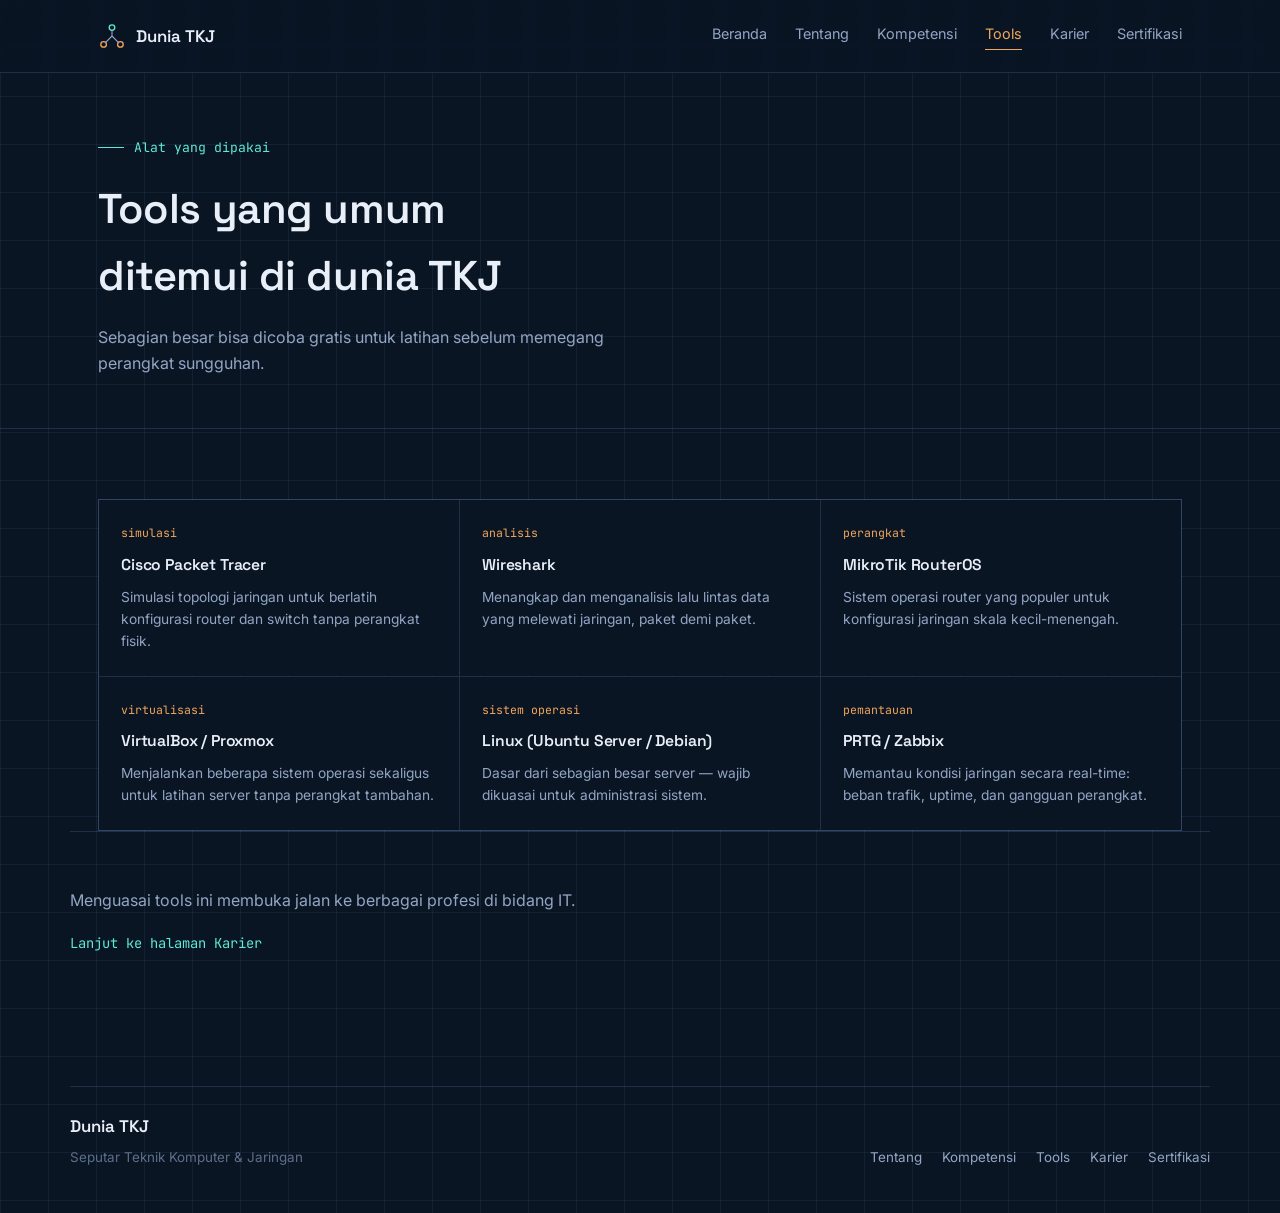
==== tools.html @ fab96d3c "Add files via upload" ====
<!DOCTYPE html>
<html lang="id">
<head>
<meta charset="UTF-8">
<meta name="viewport" content="width=device-width, initial-scale=1.0">
<title>Dunia TKJ &mdash; Tools</title>
<link rel="preconnect" href="https://fonts.googleapis.com">
<link href="https://fonts.googleapis.com/css2?family=Space+Grotesk:wght@400;500;600;700&family=Inter:wght@400;500;600&family=JetBrains+Mono:wght@400;500&display=swap" rel="stylesheet">
<link rel="stylesheet" href="style.css">
</head>
<body>

<header>
  <nav class="wrap">
    <div class="brand">
      <svg class="brand-mark" viewBox="0 0 30 30" fill="none">
        <circle cx="15" cy="6" r="3" stroke="#5EEAD4" stroke-width="1.4"/>
        <circle cx="6" cy="24" r="3" stroke="#F2A65A" stroke-width="1.4"/>
        <circle cx="24" cy="24" r="3" stroke="#F2A65A" stroke-width="1.4"/>
        <path d="M15 9V15M15 15L8 22M15 15L22 22" stroke="#93A5C4" stroke-width="1.2"/>
      </svg>
      Dunia TKJ
    </div>
    <div class="nav-links">
      <a href="index.html">Beranda</a>
      <a href="tentang.html">Tentang</a>
      <a href="kompetensi.html">Kompetensi</a>
      <a href="tools.html" class="active">Tools</a>
      <a href="karier.html">Karier</a>
      <a href="sertifikasi.html">Sertifikasi</a>
    </div>
  </nav>
</header>

<section class="page-head">
  <div class="wrap">
    <span class="kicker">Alat yang dipakai</span>
    <h1>Tools yang umum ditemui di dunia TKJ</h1>
    <p>Sebagian besar bisa dicoba gratis untuk latihan sebelum memegang perangkat sungguhan.</p>
  </div>
</section>

<main>
  <div class="wrap">
    <div class="tool-grid">
      <div class="tool-item">
        <span class="cat">simulasi</span>
        <h3>Cisco Packet Tracer</h3>
        <p>Simulasi topologi jaringan untuk berlatih konfigurasi router dan switch tanpa perangkat fisik.</p>
      </div>
      <div class="tool-item">
        <span class="cat">analisis</span>
        <h3>Wireshark</h3>
        <p>Menangkap dan menganalisis lalu lintas data yang melewati jaringan, paket demi paket.</p>
      </div>
      <div class="tool-item">
        <span class="cat">perangkat</span>
        <h3>MikroTik RouterOS</h3>
        <p>Sistem operasi router yang populer untuk konfigurasi jaringan skala kecil-menengah.</p>
      </div>
      <div class="tool-item">
        <span class="cat">virtualisasi</span>
        <h3>VirtualBox / Proxmox</h3>
        <p>Menjalankan beberapa sistem operasi sekaligus untuk latihan server tanpa perangkat tambahan.</p>
      </div>
      <div class="tool-item">
        <span class="cat">sistem operasi</span>
        <h3>Linux (Ubuntu Server / Debian)</h3>
        <p>Dasar dari sebagian besar server &mdash; wajib dikuasai untuk administrasi sistem.</p>
      </div>
      <div class="tool-item">
        <span class="cat">pemantauan</span>
        <h3>PRTG / Zabbix</h3>
        <p>Memantau kondisi jaringan secara real-time: beban trafik, uptime, dan gangguan perangkat.</p>
      </div>
    </div>
  </div>

  <div class="wrap closing">
    <p>Menguasai tools ini membuka jalan ke berbagai profesi di bidang IT.</p>
    <a href="karier.html" class="next">Lanjut ke halaman Karier</a>
  </div>
</main>

<footer>
  <div class="footer-grid">
    <div>
      <div class="brand">Dunia TKJ</div>
      <p>Seputar Teknik Komputer &amp; Jaringan</p>
    </div>
    <div class="footer-links">
      <a href="tentang.html">Tentang</a>
      <a href="kompetensi.html">Kompetensi</a>
      <a href="tools.html">Tools</a>
      <a href="karier.html">Karier</a>
      <a href="sertifikasi.html">Sertifikasi</a>
    </div>
  </div>
</footer>

</body>
</html>
---- style.css ----
:root{
  --bg: #0A1524;
  --bg-panel: #0F1E33;
  --bg-panel-2: #0C1A2C;
  --grid-line: rgba(146,182,255,0.07);
  --grid-line-strong: rgba(146,182,255,0.16);
  --ink: #E9EFF8;
  --ink-dim: #93A5C4;
  --ink-faint: #5C6E8A;
  --amber: #F2A65A;
  --cyan: #5EEAD4;
}
*{box-sizing:border-box; margin:0; padding:0;}
html{scroll-behavior:smooth;}
body{
  background:var(--bg);
  color:var(--ink);
  font-family:'Inter',sans-serif;
  line-height:1.6;
  background-image:
    linear-gradient(var(--grid-line) 1px, transparent 1px),
    linear-gradient(90deg, var(--grid-line) 1px, transparent 1px);
  background-size: 48px 48px;
}
h1,h2,h3{ font-family:'Space Grotesk', sans-serif; font-weight:600; letter-spacing:-0.01em; color:var(--ink);}
.mono{ font-family:'JetBrains Mono', monospace; }
a{ color:inherit; text-decoration:none; }
.wrap{ max-width:1140px; margin:0 auto; padding:0 28px; }
section{ position:relative; }

/* NAV */
header{
  position:sticky; top:0; z-index:50;
  background:rgba(10,21,36,0.92);
  backdrop-filter:blur(10px);
  border-bottom:1px solid var(--grid-line-strong);
}
nav.wrap{ display:flex; align-items:center; justify-content:space-between; min-height:72px; flex-wrap:wrap; gap:12px 28px; padding-top:14px; padding-bottom:14px; }
.brand{ display:flex; align-items:center; gap:10px; font-family:'Space Grotesk'; font-weight:600; font-size:1.05rem;}
.brand-mark{ width:28px; height:28px; flex-shrink:0; }
.nav-links{ display:flex; gap:28px; font-size:0.9rem; color:var(--ink-dim); flex-wrap:wrap; }
.nav-links a{ padding-bottom:3px; border-bottom:1px solid transparent; }
.nav-links a:hover{ color:var(--ink); }
.nav-links a.active{ color:var(--amber); border-bottom-color:var(--amber); }

/* HERO */
.hero{ padding:80px 0 64px; overflow:hidden; }
.hero-grid{ display:grid; grid-template-columns:1.05fr 0.95fr; gap:50px; align-items:center; }
.kicker{ font-family:'JetBrains Mono'; font-size:0.82rem; color:var(--cyan); display:flex; align-items:center; gap:10px; margin-bottom:22px;}
.kicker::before{ content:''; width:26px; height:1px; background:var(--cyan); display:inline-block; }
.hero h1{ font-size:clamp(2rem, 4.2vw, 3.2rem); line-height:1.15; max-width:13ch; }
.hero p.lead{ margin-top:22px; color:var(--ink-dim); max-width:48ch; font-size:1.04rem; }

.explore-links{ display:flex; gap:10px 26px; flex-wrap:wrap; margin-top:34px; }
.explore-links a{ font-family:'JetBrains Mono'; font-size:0.86rem; color:var(--cyan); border-bottom:1px solid transparent; }
.explore-links a:hover{ border-bottom-color:var(--cyan); }

.stat-row{ display:flex; gap:34px; margin-top:48px; padding-top:26px; border-top:1px solid var(--grid-line-strong); flex-wrap:wrap; }
.stat b{ display:block; font-family:'Space Grotesk'; font-size:1.4rem; color:var(--ink); }
.stat span{ font-size:0.8rem; color:var(--ink-faint); }

.diagram-holder svg{ width:100%; height:auto; display:block; }
.flow-line{ stroke-dasharray:6 6; animation:flow 2.4s linear infinite; }
@keyframes flow{ to{ stroke-dashoffset:-24; } }
.pulse-dot{ animation:pulse 2.6s ease-in-out infinite; }
@keyframes pulse{ 0%,100%{opacity:.4;} 50%{opacity:1;} }

/* PAGE HEAD (used on inner pages instead of hero) */
.page-head{ padding:64px 0 52px; border-bottom:1px solid var(--grid-line-strong); }
.page-head .kicker{ margin-bottom:18px; }
.page-head h1{ font-size:clamp(1.8rem,3.6vw,2.6rem); max-width:16ch; }
.page-head p{ color:var(--ink-dim); margin-top:16px; max-width:56ch; }

.section-head{ max-width:640px; margin-bottom:48px; }
.section-head .tag{ font-family:'JetBrains Mono'; font-size:0.8rem; color:var(--amber); margin-bottom:14px; display:block;}
.section-head h2{ font-size:clamp(1.5rem,2.8vw,2rem); }
.section-head p{ color:var(--ink-dim); margin-top:14px; font-size:1rem; max-width:58ch; }

main{ padding:70px 0; }

/* ABOUT */
.about-grid{ display:grid; grid-template-columns:0.9fr 1.1fr; gap:64px; align-items:start; }
.about-copy p{ color:var(--ink-dim); margin-bottom:16px; }
.about-copy p:first-child{ color:var(--ink); font-size:1.06rem; }
.spec-plate{ background:var(--bg-panel); border:1px solid var(--grid-line-strong); border-radius:3px; padding:26px 28px; }
.spec-row{ display:flex; justify-content:space-between; padding:12px 0; border-bottom:1px dashed var(--grid-line-strong); font-size:0.9rem; gap:16px; }
.spec-row:last-child{ border-bottom:none; }
.spec-row span:first-child{ color:var(--ink-faint); }
.spec-row span:last-child{ font-family:'JetBrains Mono'; color:var(--cyan); font-size:0.85rem; text-align:right; }

/* COMPETENCIES */
.comp-list{ display:grid; grid-template-columns:repeat(3,1fr); border-top:1px solid var(--grid-line-strong); border-left:1px solid var(--grid-line-strong); }
.comp-item{ border-right:1px solid var(--grid-line-strong); border-bottom:1px solid var(--grid-line-strong); padding:30px 26px; position:relative; }
.comp-item::before{ content:''; position:absolute; left:0; top:26px; width:3px; height:22px; background:var(--trace,var(--cyan)); }
.comp-item h3{ font-size:1.02rem; margin-bottom:10px; }
.comp-item p{ color:var(--ink-dim); font-size:0.9rem; }
.comp-item .idx{ font-family:'JetBrains Mono'; color:var(--ink-faint); font-size:0.76rem; display:block; margin-bottom:12px; }

/* TOOLS */
.tool-grid{ display:grid; grid-template-columns:repeat(3,1fr); gap:1px; background:var(--grid-line-strong); border:1px solid var(--grid-line-strong); }
.tool-item{ background:var(--bg); padding:24px 22px; }
.tool-item .cat{ font-family:'JetBrains Mono'; font-size:0.72rem; color:var(--amber); display:block; margin-bottom:10px; }
.tool-item h3{ font-size:0.98rem; margin-bottom:8px; }
.tool-item p{ color:var(--ink-dim); font-size:0.86rem; }

/* CAREER */
.career-row{ display:grid; grid-template-columns:200px 1fr 120px; gap:20px; align-items:center; padding:20px 0; border-bottom:1px solid var(--grid-line-strong); }
.career-row:first-of-type{ border-top:1px solid var(--grid-line-strong); }
.career-row h3{ font-size:0.98rem; }
.career-row p{ color:var(--ink-dim); font-size:0.86rem; }
.career-row .lvl{ font-family:'JetBrains Mono'; font-size:0.76rem; color:var(--cyan); text-align:right; }

/* CERTS */
.cert-row{ display:flex; justify-content:space-between; align-items:baseline; padding:16px 0; border-bottom:1px dashed var(--grid-line-strong); gap:16px; }
.cert-row:first-child{ border-top:1px dashed var(--grid-line-strong); }
.cert-row .name{ font-size:0.98rem; }
.cert-row .issuer{ color:var(--ink-faint); font-size:0.83rem; margin-top:2px; }
.cert-row .lvl-tag{ font-family:'JetBrains Mono'; font-size:0.74rem; color:var(--amber); border:1px solid var(--grid-line-strong); padding:5px 10px; border-radius:2px; white-space:nowrap; }

/* CLOSING LINE (no buttons) */
.closing{ padding:56px 0 20px; border-top:1px solid var(--grid-line-strong); }
.closing p{ color:var(--ink-dim); max-width:60ch; }
.closing .next{ margin-top:18px; font-family:'JetBrains Mono'; font-size:0.86rem; color:var(--cyan); display:inline-block; border-bottom:1px solid transparent; }
.closing .next:hover{ border-bottom-color:var(--cyan); }

footer{ padding:40px 28px 44px; }
.footer-grid{ display:flex; justify-content:space-between; align-items:flex-end; flex-wrap:wrap; gap:20px; border-top:1px solid var(--grid-line-strong); padding-top:26px; max-width:1140px; margin:0 auto; }
.footer-grid .brand{ margin-bottom:8px; }
.footer-grid p{ color:var(--ink-faint); font-size:0.84rem; }
.footer-links{ display:flex; gap:20px; font-size:0.84rem; color:var(--ink-dim); flex-wrap:wrap; }

@media (max-width: 860px){
  .hero-grid, .about-grid{ grid-template-columns:1fr; }
  .diagram-holder{ order:-1; }
  .comp-list, .tool-grid{ grid-template-columns:1fr 1fr; }
  .career-row{ grid-template-columns:1fr; gap:6px; }
  .career-row .lvl{ text-align:left; }
}
@media (max-width: 560px){
  .comp-list, .tool-grid{ grid-template-columns:1fr; }
  .stat-row{ gap:20px; }
  .cert-row{ flex-direction:column; align-items:flex-start; gap:6px; }
}
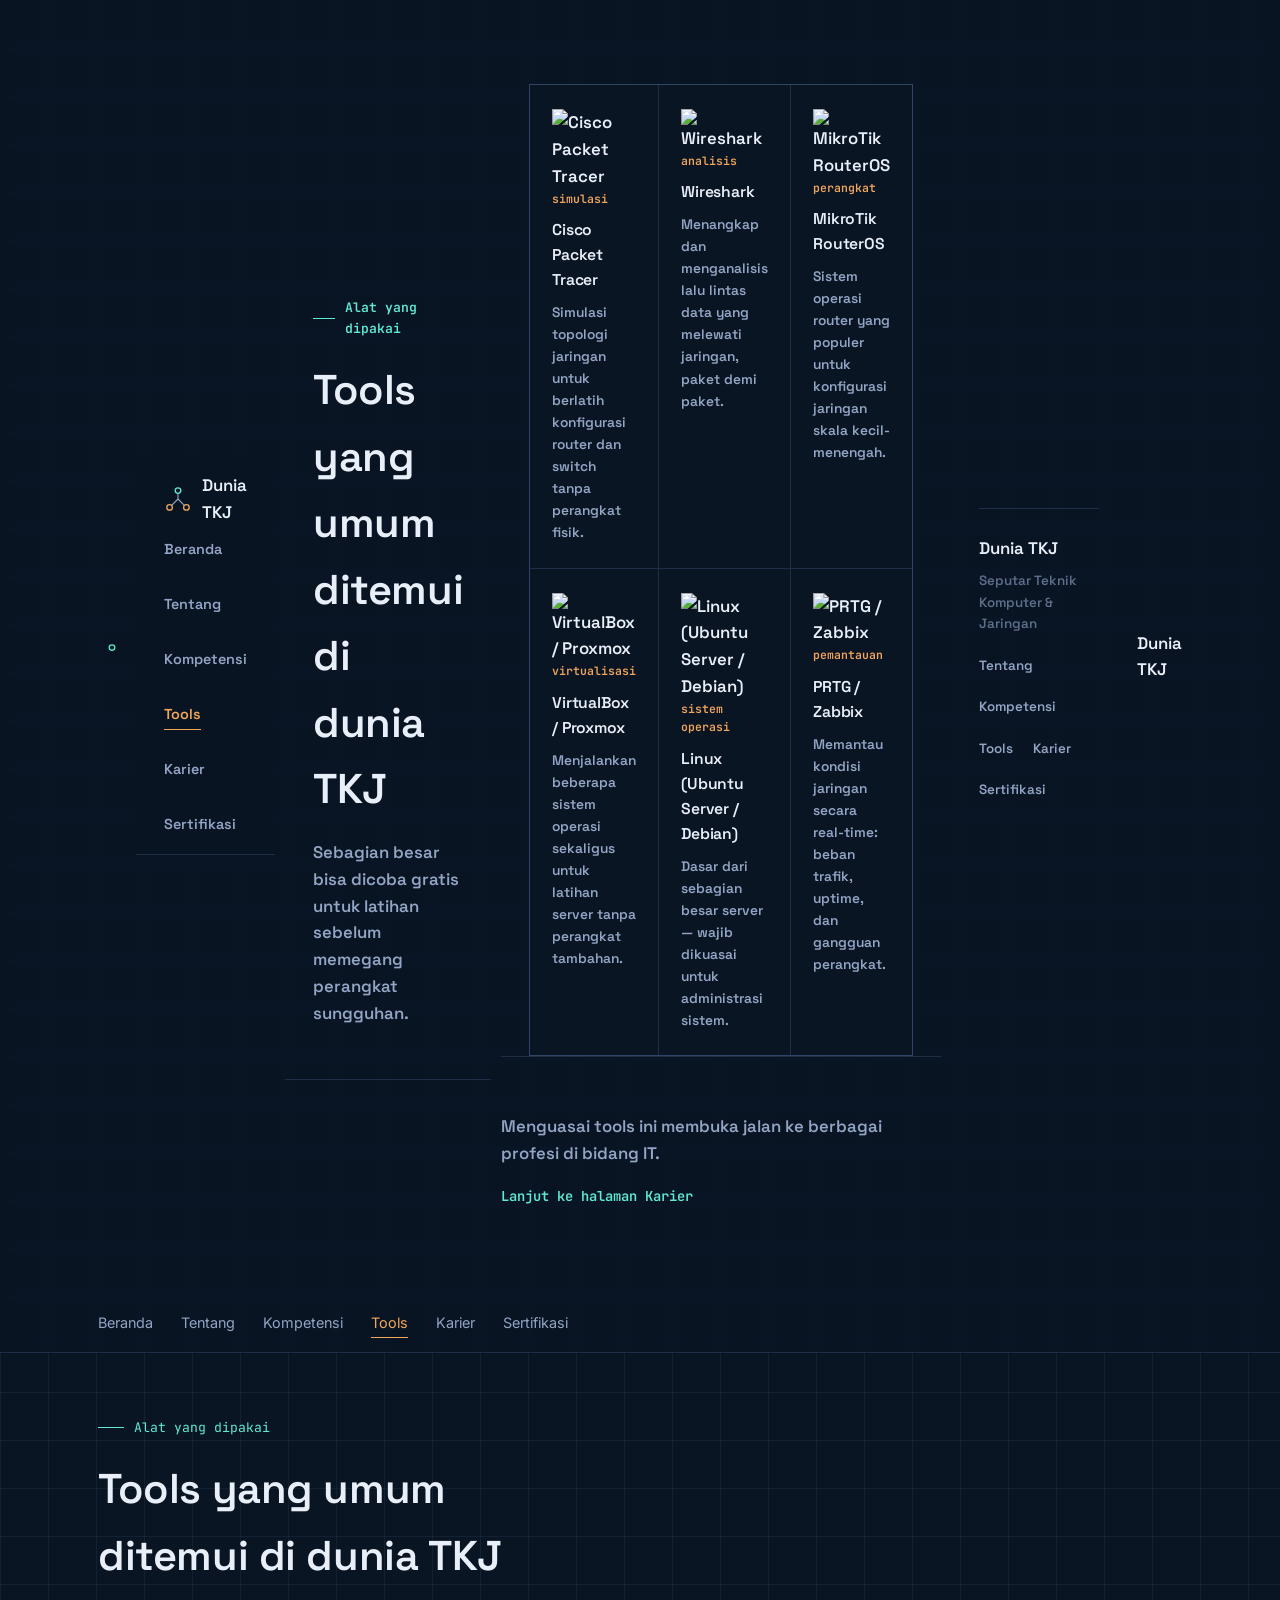
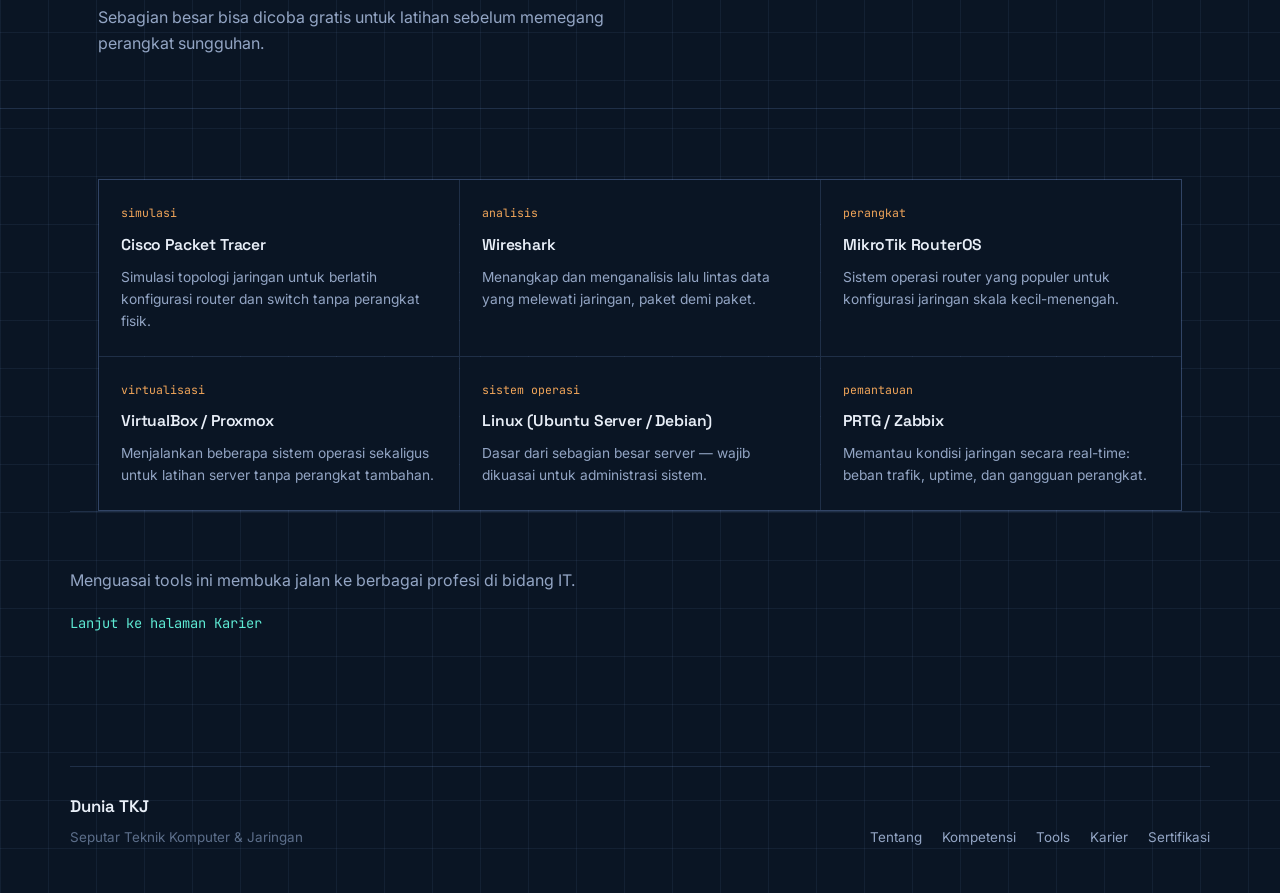
==== commit ea5cdf7a: "Update tools.html" ====
--- a/tools.html
+++ b/tools.html
@@ -14,6 +14,22 @@
   <nav class="wrap">
     <div class="brand">
       <svg class="brand-mark" viewBox="0 0 30 30" fill="none">
+        <circle cx="15" cy="6" r="3" stroke="#5EEAD4" stroke-width="1.4"/><!DOCTYPE html>
+<html lang="id">
+<head>
+<meta charset="UTF-8">
+<meta name="viewport" content="width=device-width, initial-scale=1.0">
+<title>Dunia TKJ &mdash; Tools</title>
+<link rel="preconnect" href="https://fonts.googleapis.com">
+<link href="https://fonts.googleapis.com/css2?family=Space+Grotesk:wght@400;500;600;700&family=Inter:wght@400;500;600&family=JetBrains+Mono:wght@400;500&display=swap" rel="stylesheet">
+<link rel="stylesheet" href="style.css">
+</head>
+<body>
+
+<header>
+  <nav class="wrap">
+    <div class="brand">
+      <svg class="brand-mark" viewBox="0 0 30 30" fill="none">
         <circle cx="15" cy="6" r="3" stroke="#5EEAD4" stroke-width="1.4"/>
         <circle cx="6" cy="24" r="3" stroke="#F2A65A" stroke-width="1.4"/>
         <circle cx="24" cy="24" r="3" stroke="#F2A65A" stroke-width="1.4"/>
@@ -44,31 +60,54 @@
   <div class="wrap">
     <div class="tool-grid">
       <div class="tool-item">
+        <div class="tool-icon">
+          <img src="packet-tracer.png" alt="Cisco Packet Tracer">
+        </div>
         <span class="cat">simulasi</span>
         <h3>Cisco Packet Tracer</h3>
         <p>Simulasi topologi jaringan untuk berlatih konfigurasi router dan switch tanpa perangkat fisik.</p>
       </div>
-      <div class="tool-item">
+
+      <div class="tool-item">
+        <div class="tool-icon">
+          <img src="wireshark.png" alt="Wireshark">
+        </div>
         <span class="cat">analisis</span>
         <h3>Wireshark</h3>
         <p>Menangkap dan menganalisis lalu lintas data yang melewati jaringan, paket demi paket.</p>
       </div>
-      <div class="tool-item">
+
+      <div class="tool-item">
+        <div class="tool-icon">
+          <img src="mikrotik.png" alt="MikroTik RouterOS">
+        </div>
         <span class="cat">perangkat</span>
         <h3>MikroTik RouterOS</h3>
         <p>Sistem operasi router yang populer untuk konfigurasi jaringan skala kecil-menengah.</p>
       </div>
-      <div class="tool-item">
+
+      <div class="tool-item">
+        <div class="tool-icon">
+          <img src="virtualbox.png" alt="VirtualBox / Proxmox">
+        </div>
         <span class="cat">virtualisasi</span>
         <h3>VirtualBox / Proxmox</h3>
         <p>Menjalankan beberapa sistem operasi sekaligus untuk latihan server tanpa perangkat tambahan.</p>
       </div>
-      <div class="tool-item">
+
+      <div class="tool-item">
+        <div class="tool-icon">
+          <img src="linux.png" alt="Linux (Ubuntu Server / Debian)">
+        </div>
         <span class="cat">sistem operasi</span>
         <h3>Linux (Ubuntu Server / Debian)</h3>
         <p>Dasar dari sebagian besar server &mdash; wajib dikuasai untuk administrasi sistem.</p>
       </div>
-      <div class="tool-item">
+
+      <div class="tool-item">
+        <div class="tool-icon">
+          <img src="zabbix.png" alt="PRTG / Zabbix">
+        </div>
         <span class="cat">pemantauan</span>
         <h3>PRTG / Zabbix</h3>
         <p>Memantau kondisi jaringan secara real-time: beban trafik, uptime, dan gangguan perangkat.</p>
@@ -100,3 +139,89 @@
 
 </body>
 </html>
+
+        <circle cx="6" cy="24" r="3" stroke="#F2A65A" stroke-width="1.4"/>
+        <circle cx="24" cy="24" r="3" stroke="#F2A65A" stroke-width="1.4"/>
+        <path d="M15 9V15M15 15L8 22M15 15L22 22" stroke="#93A5C4" stroke-width="1.2"/>
+      </svg>
+      Dunia TKJ
+    </div>
+    <div class="nav-links">
+      <a href="index.html">Beranda</a>
+      <a href="tentang.html">Tentang</a>
+      <a href="kompetensi.html">Kompetensi</a>
+      <a href="tools.html" class="active">Tools</a>
+      <a href="karier.html">Karier</a>
+      <a href="sertifikasi.html">Sertifikasi</a>
+    </div>
+  </nav>
+</header>
+
+<section class="page-head">
+  <div class="wrap">
+    <span class="kicker">Alat yang dipakai</span>
+    <h1>Tools yang umum ditemui di dunia TKJ</h1>
+    <p>Sebagian besar bisa dicoba gratis untuk latihan sebelum memegang perangkat sungguhan.</p>
+  </div>
+</section>
+
+<main>
+  <div class="wrap">
+    <div class="tool-grid">
+      <div class="tool-item">
+        <span class="cat">simulasi</span>
+        <h3>Cisco Packet Tracer</h3>
+        <p>Simulasi topologi jaringan untuk berlatih konfigurasi router dan switch tanpa perangkat fisik.</p>
+      </div>
+      <div class="tool-item">
+        <span class="cat">analisis</span>
+        <h3>Wireshark</h3>
+        <p>Menangkap dan menganalisis lalu lintas data yang melewati jaringan, paket demi paket.</p>
+      </div>
+      <div class="tool-item">
+        <span class="cat">perangkat</span>
+        <h3>MikroTik RouterOS</h3>
+        <p>Sistem operasi router yang populer untuk konfigurasi jaringan skala kecil-menengah.</p>
+      </div>
+      <div class="tool-item">
+        <span class="cat">virtualisasi</span>
+        <h3>VirtualBox / Proxmox</h3>
+        <p>Menjalankan beberapa sistem operasi sekaligus untuk latihan server tanpa perangkat tambahan.</p>
+      </div>
+      <div class="tool-item">
+        <span class="cat">sistem operasi</span>
+        <h3>Linux (Ubuntu Server / Debian)</h3>
+        <p>Dasar dari sebagian besar server &mdash; wajib dikuasai untuk administrasi sistem.</p>
+      </div>
+      <div class="tool-item">
+        <span class="cat">pemantauan</span>
+        <h3>PRTG / Zabbix</h3>
+        <p>Memantau kondisi jaringan secara real-time: beban trafik, uptime, dan gangguan perangkat.</p>
+      </div>
+    </div>
+  </div>
+
+  <div class="wrap closing">
+    <p>Menguasai tools ini membuka jalan ke berbagai profesi di bidang IT.</p>
+    <a href="karier.html" class="next">Lanjut ke halaman Karier</a>
+  </div>
+</main>
+
+<footer>
+  <div class="footer-grid">
+    <div>
+      <div class="brand">Dunia TKJ</div>
+      <p>Seputar Teknik Komputer &amp; Jaringan</p>
+    </div>
+    <div class="footer-links">
+      <a href="tentang.html">Tentang</a>
+      <a href="kompetensi.html">Kompetensi</a>
+      <a href="tools.html">Tools</a>
+      <a href="karier.html">Karier</a>
+      <a href="sertifikasi.html">Sertifikasi</a>
+    </div>
+  </div>
+</footer>
+
+</body>
+</html>
--- a/style.css
+++ b/style.css
@@ -141,3 +141,43 @@
   .stat-row{ gap:20px; }
   .cert-row{ flex-direction:column; align-items:flex-start; gap:6px; }
 }
+html, body {
+    width: 100%;
+    max-width: 100%;
+    overflow-x: hidden;
+}
+
+img, svg {
+    max-width: 100%;
+}
+
+.diagram-holder {
+    width: 100%;
+    max-width: 100%;
+    overflow: visible;
+}
+
+@media (max-width: 560px) {
+    .wrap {
+        padding-left: 18px;
+        padding-right: 18px;
+    }
+
+    .hero {
+        padding-top: 50px;
+        padding-bottom: 40px;
+    }
+
+    .hero-grid {
+        gap: 30px;
+    }
+
+    .diagram-holder {
+        width: 100%;
+    }
+
+    .diagram-holder svg {
+        width: 100%;
+        height: auto;
+    }
+}
--- a/style.css
+++ b/style.css
@@ -141,3 +141,43 @@
   .stat-row{ gap:20px; }
   .cert-row{ flex-direction:column; align-items:flex-start; gap:6px; }
 }
+html, body {
+    width: 100%;
+    max-width: 100%;
+    overflow-x: hidden;
+}
+
+img, svg {
+    max-width: 100%;
+}
+
+.diagram-holder {
+    width: 100%;
+    max-width: 100%;
+    overflow: visible;
+}
+
+@media (max-width: 560px) {
+    .wrap {
+        padding-left: 18px;
+        padding-right: 18px;
+    }
+
+    .hero {
+        padding-top: 50px;
+        padding-bottom: 40px;
+    }
+
+    .hero-grid {
+        gap: 30px;
+    }
+
+    .diagram-holder {
+        width: 100%;
+    }
+
+    .diagram-holder svg {
+        width: 100%;
+        height: auto;
+    }
+}
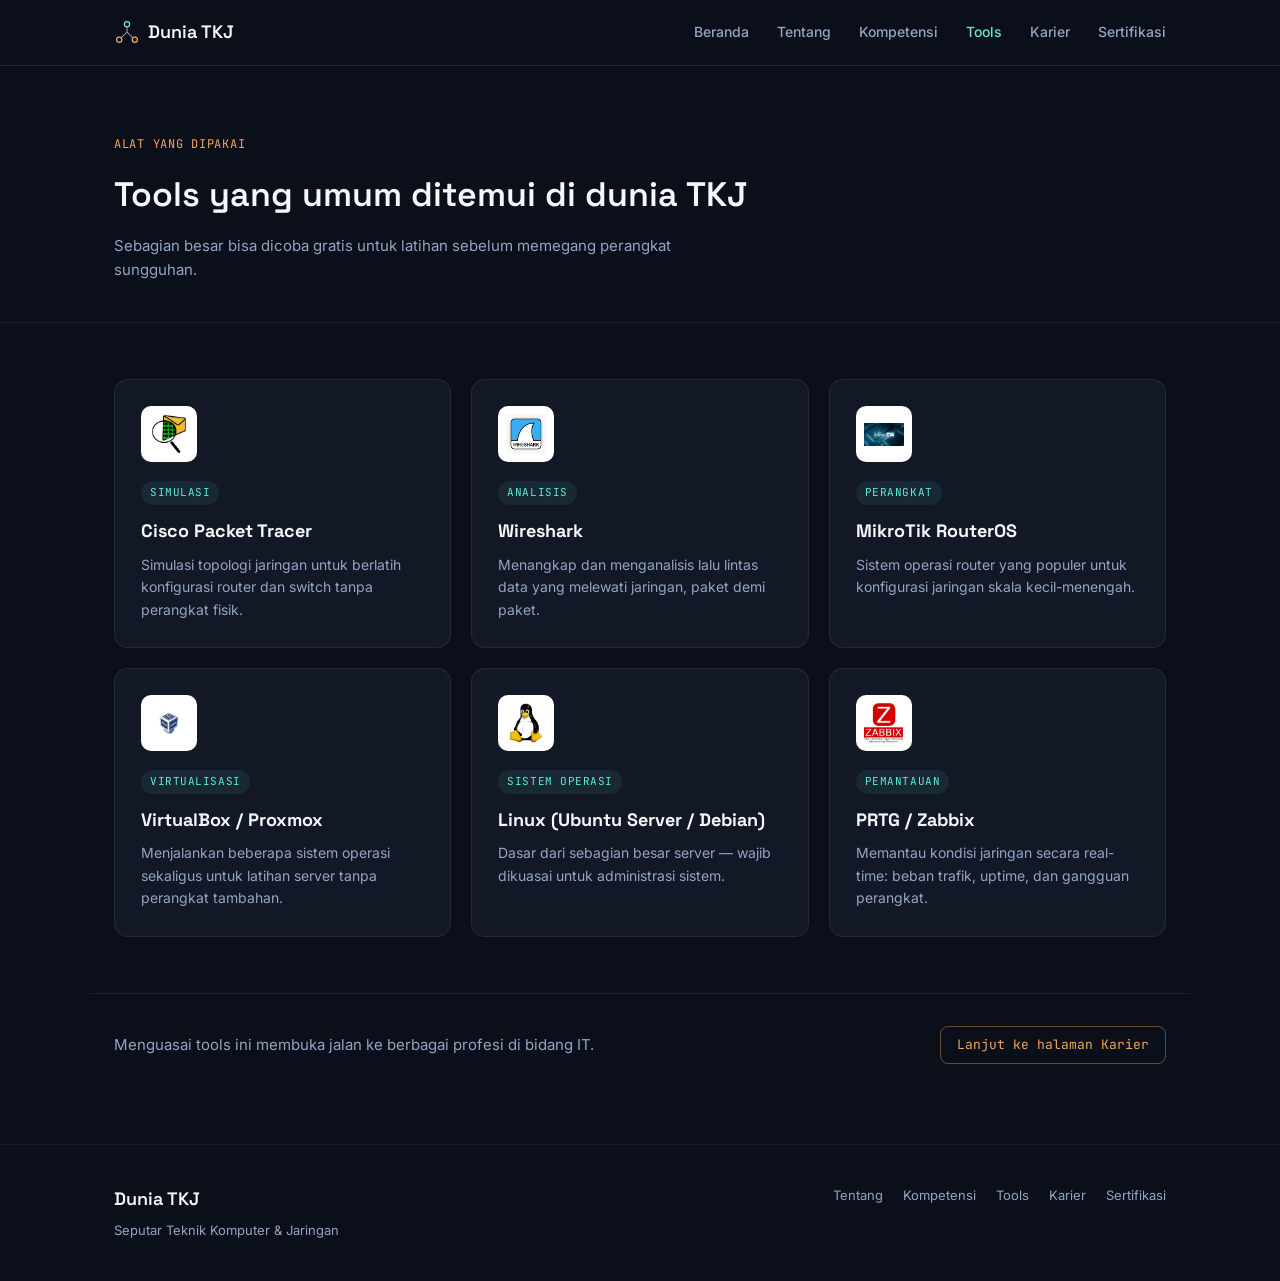
==== commit c944e6b0: "Update tools.html" ====
--- a/tools.html
+++ b/tools.html
@@ -1,20 +1,4 @@
 <!DOCTYPE html>
-<html lang="id">
-<head>
-<meta charset="UTF-8">
-<meta name="viewport" content="width=device-width, initial-scale=1.0">
-<title>Dunia TKJ &mdash; Tools</title>
-<link rel="preconnect" href="https://fonts.googleapis.com">
-<link href="https://fonts.googleapis.com/css2?family=Space+Grotesk:wght@400;500;600;700&family=Inter:wght@400;500;600&family=JetBrains+Mono:wght@400;500&display=swap" rel="stylesheet">
-<link rel="stylesheet" href="style.css">
-</head>
-<body>
-
-<header>
-  <nav class="wrap">
-    <div class="brand">
-      <svg class="brand-mark" viewBox="0 0 30 30" fill="none">
-        <circle cx="15" cy="6" r="3" stroke="#5EEAD4" stroke-width="1.4"/><!DOCTYPE html>
 <html lang="id">
 <head>
 <meta charset="UTF-8">
@@ -139,89 +123,3 @@
 
 </body>
 </html>
-
-        <circle cx="6" cy="24" r="3" stroke="#F2A65A" stroke-width="1.4"/>
-        <circle cx="24" cy="24" r="3" stroke="#F2A65A" stroke-width="1.4"/>
-        <path d="M15 9V15M15 15L8 22M15 15L22 22" stroke="#93A5C4" stroke-width="1.2"/>
-      </svg>
-      Dunia TKJ
-    </div>
-    <div class="nav-links">
-      <a href="index.html">Beranda</a>
-      <a href="tentang.html">Tentang</a>
-      <a href="kompetensi.html">Kompetensi</a>
-      <a href="tools.html" class="active">Tools</a>
-      <a href="karier.html">Karier</a>
-      <a href="sertifikasi.html">Sertifikasi</a>
-    </div>
-  </nav>
-</header>
-
-<section class="page-head">
-  <div class="wrap">
-    <span class="kicker">Alat yang dipakai</span>
-    <h1>Tools yang umum ditemui di dunia TKJ</h1>
-    <p>Sebagian besar bisa dicoba gratis untuk latihan sebelum memegang perangkat sungguhan.</p>
-  </div>
-</section>
-
-<main>
-  <div class="wrap">
-    <div class="tool-grid">
-      <div class="tool-item">
-        <span class="cat">simulasi</span>
-        <h3>Cisco Packet Tracer</h3>
-        <p>Simulasi topologi jaringan untuk berlatih konfigurasi router dan switch tanpa perangkat fisik.</p>
-      </div>
-      <div class="tool-item">
-        <span class="cat">analisis</span>
-        <h3>Wireshark</h3>
-        <p>Menangkap dan menganalisis lalu lintas data yang melewati jaringan, paket demi paket.</p>
-      </div>
-      <div class="tool-item">
-        <span class="cat">perangkat</span>
-        <h3>MikroTik RouterOS</h3>
-        <p>Sistem operasi router yang populer untuk konfigurasi jaringan skala kecil-menengah.</p>
-      </div>
-      <div class="tool-item">
-        <span class="cat">virtualisasi</span>
-        <h3>VirtualBox / Proxmox</h3>
-        <p>Menjalankan beberapa sistem operasi sekaligus untuk latihan server tanpa perangkat tambahan.</p>
-      </div>
-      <div class="tool-item">
-        <span class="cat">sistem operasi</span>
-        <h3>Linux (Ubuntu Server / Debian)</h3>
-        <p>Dasar dari sebagian besar server &mdash; wajib dikuasai untuk administrasi sistem.</p>
-      </div>
-      <div class="tool-item">
-        <span class="cat">pemantauan</span>
-        <h3>PRTG / Zabbix</h3>
-        <p>Memantau kondisi jaringan secara real-time: beban trafik, uptime, dan gangguan perangkat.</p>
-      </div>
-    </div>
-  </div>
-
-  <div class="wrap closing">
-    <p>Menguasai tools ini membuka jalan ke berbagai profesi di bidang IT.</p>
-    <a href="karier.html" class="next">Lanjut ke halaman Karier</a>
-  </div>
-</main>
-
-<footer>
-  <div class="footer-grid">
-    <div>
-      <div class="brand">Dunia TKJ</div>
-      <p>Seputar Teknik Komputer &amp; Jaringan</p>
-    </div>
-    <div class="footer-links">
-      <a href="tentang.html">Tentang</a>
-      <a href="kompetensi.html">Kompetensi</a>
-      <a href="tools.html">Tools</a>
-      <a href="karier.html">Karier</a>
-      <a href="sertifikasi.html">Sertifikasi</a>
-    </div>
-  </div>
-</footer>
-
-</body>
-</html>
--- a/style.css
+++ b/style.css
@@ -1,183 +1,256 @@
-:root{
-  --bg: #0A1524;
-  --bg-panel: #0F1E33;
-  --bg-panel-2: #0C1A2C;
-  --grid-line: rgba(146,182,255,0.07);
-  --grid-line-strong: rgba(146,182,255,0.16);
-  --ink: #E9EFF8;
-  --ink-dim: #93A5C4;
-  --ink-faint: #5C6E8A;
-  --amber: #F2A65A;
-  --cyan: #5EEAD4;
-}
-*{box-sizing:border-box; margin:0; padding:0;}
-html{scroll-behavior:smooth;}
-body{
-  background:var(--bg);
-  color:var(--ink);
-  font-family:'Inter',sans-serif;
-  line-height:1.6;
-  background-image:
-    linear-gradient(var(--grid-line) 1px, transparent 1px),
-    linear-gradient(90deg, var(--grid-line) 1px, transparent 1px);
-  background-size: 48px 48px;
-}
-h1,h2,h3{ font-family:'Space Grotesk', sans-serif; font-weight:600; letter-spacing:-0.01em; color:var(--ink);}
-.mono{ font-family:'JetBrains Mono', monospace; }
-a{ color:inherit; text-decoration:none; }
-.wrap{ max-width:1140px; margin:0 auto; padding:0 28px; }
-section{ position:relative; }
-
-/* NAV */
-header{
-  position:sticky; top:0; z-index:50;
-  background:rgba(10,21,36,0.92);
-  backdrop-filter:blur(10px);
-  border-bottom:1px solid var(--grid-line-strong);
-}
-nav.wrap{ display:flex; align-items:center; justify-content:space-between; min-height:72px; flex-wrap:wrap; gap:12px 28px; padding-top:14px; padding-bottom:14px; }
-.brand{ display:flex; align-items:center; gap:10px; font-family:'Space Grotesk'; font-weight:600; font-size:1.05rem;}
-.brand-mark{ width:28px; height:28px; flex-shrink:0; }
-.nav-links{ display:flex; gap:28px; font-size:0.9rem; color:var(--ink-dim); flex-wrap:wrap; }
-.nav-links a{ padding-bottom:3px; border-bottom:1px solid transparent; }
-.nav-links a:hover{ color:var(--ink); }
-.nav-links a.active{ color:var(--amber); border-bottom-color:var(--amber); }
-
-/* HERO */
-.hero{ padding:80px 0 64px; overflow:hidden; }
-.hero-grid{ display:grid; grid-template-columns:1.05fr 0.95fr; gap:50px; align-items:center; }
-.kicker{ font-family:'JetBrains Mono'; font-size:0.82rem; color:var(--cyan); display:flex; align-items:center; gap:10px; margin-bottom:22px;}
-.kicker::before{ content:''; width:26px; height:1px; background:var(--cyan); display:inline-block; }
-.hero h1{ font-size:clamp(2rem, 4.2vw, 3.2rem); line-height:1.15; max-width:13ch; }
-.hero p.lead{ margin-top:22px; color:var(--ink-dim); max-width:48ch; font-size:1.04rem; }
-
-.explore-links{ display:flex; gap:10px 26px; flex-wrap:wrap; margin-top:34px; }
-.explore-links a{ font-family:'JetBrains Mono'; font-size:0.86rem; color:var(--cyan); border-bottom:1px solid transparent; }
-.explore-links a:hover{ border-bottom-color:var(--cyan); }
-
-.stat-row{ display:flex; gap:34px; margin-top:48px; padding-top:26px; border-top:1px solid var(--grid-line-strong); flex-wrap:wrap; }
-.stat b{ display:block; font-family:'Space Grotesk'; font-size:1.4rem; color:var(--ink); }
-.stat span{ font-size:0.8rem; color:var(--ink-faint); }
-
-.diagram-holder svg{ width:100%; height:auto; display:block; }
-.flow-line{ stroke-dasharray:6 6; animation:flow 2.4s linear infinite; }
-@keyframes flow{ to{ stroke-dashoffset:-24; } }
-.pulse-dot{ animation:pulse 2.6s ease-in-out infinite; }
-@keyframes pulse{ 0%,100%{opacity:.4;} 50%{opacity:1;} }
-
-/* PAGE HEAD (used on inner pages instead of hero) */
-.page-head{ padding:64px 0 52px; border-bottom:1px solid var(--grid-line-strong); }
-.page-head .kicker{ margin-bottom:18px; }
-.page-head h1{ font-size:clamp(1.8rem,3.6vw,2.6rem); max-width:16ch; }
-.page-head p{ color:var(--ink-dim); margin-top:16px; max-width:56ch; }
-
-.section-head{ max-width:640px; margin-bottom:48px; }
-.section-head .tag{ font-family:'JetBrains Mono'; font-size:0.8rem; color:var(--amber); margin-bottom:14px; display:block;}
-.section-head h2{ font-size:clamp(1.5rem,2.8vw,2rem); }
-.section-head p{ color:var(--ink-dim); margin-top:14px; font-size:1rem; max-width:58ch; }
-
-main{ padding:70px 0; }
-
-/* ABOUT */
-.about-grid{ display:grid; grid-template-columns:0.9fr 1.1fr; gap:64px; align-items:start; }
-.about-copy p{ color:var(--ink-dim); margin-bottom:16px; }
-.about-copy p:first-child{ color:var(--ink); font-size:1.06rem; }
-.spec-plate{ background:var(--bg-panel); border:1px solid var(--grid-line-strong); border-radius:3px; padding:26px 28px; }
-.spec-row{ display:flex; justify-content:space-between; padding:12px 0; border-bottom:1px dashed var(--grid-line-strong); font-size:0.9rem; gap:16px; }
-.spec-row:last-child{ border-bottom:none; }
-.spec-row span:first-child{ color:var(--ink-faint); }
-.spec-row span:last-child{ font-family:'JetBrains Mono'; color:var(--cyan); font-size:0.85rem; text-align:right; }
-
-/* COMPETENCIES */
-.comp-list{ display:grid; grid-template-columns:repeat(3,1fr); border-top:1px solid var(--grid-line-strong); border-left:1px solid var(--grid-line-strong); }
-.comp-item{ border-right:1px solid var(--grid-line-strong); border-bottom:1px solid var(--grid-line-strong); padding:30px 26px; position:relative; }
-.comp-item::before{ content:''; position:absolute; left:0; top:26px; width:3px; height:22px; background:var(--trace,var(--cyan)); }
-.comp-item h3{ font-size:1.02rem; margin-bottom:10px; }
-.comp-item p{ color:var(--ink-dim); font-size:0.9rem; }
-.comp-item .idx{ font-family:'JetBrains Mono'; color:var(--ink-faint); font-size:0.76rem; display:block; margin-bottom:12px; }
-
-/* TOOLS */
-.tool-grid{ display:grid; grid-template-columns:repeat(3,1fr); gap:1px; background:var(--grid-line-strong); border:1px solid var(--grid-line-strong); }
-.tool-item{ background:var(--bg); padding:24px 22px; }
-.tool-item .cat{ font-family:'JetBrains Mono'; font-size:0.72rem; color:var(--amber); display:block; margin-bottom:10px; }
-.tool-item h3{ font-size:0.98rem; margin-bottom:8px; }
-.tool-item p{ color:var(--ink-dim); font-size:0.86rem; }
-
-/* CAREER */
-.career-row{ display:grid; grid-template-columns:200px 1fr 120px; gap:20px; align-items:center; padding:20px 0; border-bottom:1px solid var(--grid-line-strong); }
-.career-row:first-of-type{ border-top:1px solid var(--grid-line-strong); }
-.career-row h3{ font-size:0.98rem; }
-.career-row p{ color:var(--ink-dim); font-size:0.86rem; }
-.career-row .lvl{ font-family:'JetBrains Mono'; font-size:0.76rem; color:var(--cyan); text-align:right; }
-
-/* CERTS */
-.cert-row{ display:flex; justify-content:space-between; align-items:baseline; padding:16px 0; border-bottom:1px dashed var(--grid-line-strong); gap:16px; }
-.cert-row:first-child{ border-top:1px dashed var(--grid-line-strong); }
-.cert-row .name{ font-size:0.98rem; }
-.cert-row .issuer{ color:var(--ink-faint); font-size:0.83rem; margin-top:2px; }
-.cert-row .lvl-tag{ font-family:'JetBrains Mono'; font-size:0.74rem; color:var(--amber); border:1px solid var(--grid-line-strong); padding:5px 10px; border-radius:2px; white-space:nowrap; }
-
-/* CLOSING LINE (no buttons) */
-.closing{ padding:56px 0 20px; border-top:1px solid var(--grid-line-strong); }
-.closing p{ color:var(--ink-dim); max-width:60ch; }
-.closing .next{ margin-top:18px; font-family:'JetBrains Mono'; font-size:0.86rem; color:var(--cyan); display:inline-block; border-bottom:1px solid transparent; }
-.closing .next:hover{ border-bottom-color:var(--cyan); }
-
-footer{ padding:40px 28px 44px; }
-.footer-grid{ display:flex; justify-content:space-between; align-items:flex-end; flex-wrap:wrap; gap:20px; border-top:1px solid var(--grid-line-strong); padding-top:26px; max-width:1140px; margin:0 auto; }
-.footer-grid .brand{ margin-bottom:8px; }
-.footer-grid p{ color:var(--ink-faint); font-size:0.84rem; }
-.footer-links{ display:flex; gap:20px; font-size:0.84rem; color:var(--ink-dim); flex-wrap:wrap; }
-
-@media (max-width: 860px){
-  .hero-grid, .about-grid{ grid-template-columns:1fr; }
-  .diagram-holder{ order:-1; }
-  .comp-list, .tool-grid{ grid-template-columns:1fr 1fr; }
-  .career-row{ grid-template-columns:1fr; gap:6px; }
-  .career-row .lvl{ text-align:left; }
-}
-@media (max-width: 560px){
-  .comp-list, .tool-grid{ grid-template-columns:1fr; }
-  .stat-row{ gap:20px; }
-  .cert-row{ flex-direction:column; align-items:flex-start; gap:6px; }
-}
-html, body {
-    width: 100%;
-    max-width: 100%;
-    overflow-x: hidden;
-}
-
-img, svg {
-    max-width: 100%;
-}
-
-.diagram-holder {
-    width: 100%;
-    max-width: 100%;
-    overflow: visible;
-}
-
-@media (max-width: 560px) {
-    .wrap {
-        padding-left: 18px;
-        padding-right: 18px;
-    }
-
-    .hero {
-        padding-top: 50px;
-        padding-bottom: 40px;
-    }
-
-    .hero-grid {
-        gap: 30px;
-    }
-
-    .diagram-holder {
-        width: 100%;
-    }
-
-    .diagram-holder svg {
-        width: 100%;
-        height: auto;
-    }
-}
+/* ===== Reset & Base ===== */
+* {
+  margin: 0;
+  padding: 0;
+  box-sizing: border-box;
+}
+
+body {
+  background: #0B0F19;
+  color: #D8DEE9;
+  font-family: 'Inter', sans-serif;
+  line-height: 1.6;
+}
+
+.wrap {
+  max-width: 1100px;
+  margin: 0 auto;
+  padding: 0 24px;
+}
+
+a {
+  text-decoration: none;
+  color: inherit;
+}
+
+h1, h2, h3 {
+  font-family: 'Space Grotesk', sans-serif;
+  color: #F5F7FA;
+}
+
+/* ===== Header / Nav ===== */
+header {
+  border-bottom: 1px solid rgba(147, 165, 196, 0.15);
+  background: #0B0F19;
+  position: sticky;
+  top: 0;
+  z-index: 10;
+}
+
+nav.wrap {
+  display: flex;
+  align-items: center;
+  justify-content: space-between;
+  padding: 18px 24px;
+}
+
+.brand {
+  display: flex;
+  align-items: center;
+  gap: 8px;
+  font-family: 'Space Grotesk', sans-serif;
+  font-weight: 600;
+  font-size: 18px;
+  color: #F5F7FA;
+}
+
+.brand-mark {
+  width: 26px;
+  height: 26px;
+}
+
+.nav-links {
+  display: flex;
+  gap: 28px;
+}
+
+.nav-links a {
+  font-size: 14px;
+  font-weight: 500;
+  color: #93A5C4;
+  transition: color 0.2s ease;
+}
+
+.nav-links a:hover,
+.nav-links a.active {
+  color: #5EEAD4;
+}
+
+/* ===== Page Head ===== */
+.page-head {
+  padding: 64px 0 40px;
+  border-bottom: 1px solid rgba(147, 165, 196, 0.1);
+}
+
+.kicker {
+  display: inline-block;
+  font-family: 'JetBrains Mono', monospace;
+  font-size: 12px;
+  letter-spacing: 0.06em;
+  text-transform: uppercase;
+  color: #F2A65A;
+  margin-bottom: 14px;
+}
+
+.page-head h1 {
+  font-size: 34px;
+  font-weight: 600;
+  margin-bottom: 12px;
+  max-width: 700px;
+}
+
+.page-head p {
+  color: #93A5C4;
+  font-size: 15px;
+  max-width: 560px;
+}
+
+/* ===== Tool Grid ===== */
+main {
+  padding: 56px 0 40px;
+}
+
+.tool-grid {
+  display: grid;
+  grid-template-columns: repeat(auto-fit, minmax(260px, 1fr));
+  gap: 20px;
+}
+
+.tool-item {
+  background: #121826;
+  border: 1px solid rgba(147, 165, 196, 0.12);
+  border-radius: 14px;
+  padding: 26px;
+  transition: border-color 0.2s ease, transform 0.2s ease;
+}
+
+.tool-item:hover {
+  border-color: rgba(94, 234, 212, 0.4);
+  transform: translateY(-3px);
+}
+
+.tool-icon {
+  width: 56px;
+  height: 56px;
+  margin-bottom: 16px;
+  display: flex;
+  align-items: center;
+  justify-content: center;
+  background: #FFFFFF;
+  border-radius: 10px;
+  padding: 8px;
+}
+
+.tool-icon img {
+  width: 100%;
+  height: 100%;
+  object-fit: contain;
+}
+
+.cat {
+  display: inline-block;
+  font-family: 'JetBrains Mono', monospace;
+  font-size: 11px;
+  text-transform: uppercase;
+  letter-spacing: 0.05em;
+  color: #5EEAD4;
+  background: rgba(94, 234, 212, 0.08);
+  padding: 3px 9px;
+  border-radius: 20px;
+  margin-bottom: 12px;
+}
+
+.tool-item h3 {
+  font-size: 18px;
+  margin-bottom: 8px;
+}
+
+.tool-item p {
+  font-size: 14px;
+  color: #93A5C4;
+}
+
+/* ===== Closing CTA ===== */
+.closing {
+  margin-top: 56px;
+  padding-top: 32px;
+  border-top: 1px solid rgba(147, 165, 196, 0.1);
+  display: flex;
+  align-items: center;
+  justify-content: space-between;
+  flex-wrap: wrap;
+  gap: 16px;
+}
+
+.closing p {
+  color: #93A5C4;
+  font-size: 15px;
+}
+
+.next {
+  font-family: 'JetBrains Mono', monospace;
+  font-size: 13px;
+  color: #F2A65A;
+  border: 1px solid rgba(242, 166, 90, 0.4);
+  padding: 8px 16px;
+  border-radius: 8px;
+  transition: background 0.2s ease;
+}
+
+.next:hover {
+  background: rgba(242, 166, 90, 0.1);
+}
+
+/* ===== Footer ===== */
+footer {
+  border-top: 1px solid rgba(147, 165, 196, 0.1);
+  padding: 40px 0;
+  margin-top: 40px;
+}
+
+.footer-grid {
+  max-width: 1100px;
+  margin: 0 auto;
+  padding: 0 24px;
+  display: flex;
+  justify-content: space-between;
+  flex-wrap: wrap;
+  gap: 20px;
+}
+
+.footer-grid .brand {
+  margin-bottom: 6px;
+}
+
+.footer-grid p {
+  color: #93A5C4;
+  font-size: 13px;
+}
+
+.footer-links {
+  display: flex;
+  gap: 20px;
+}
+
+.footer-links a {
+  font-size: 13px;
+  color: #93A5C4;
+}
+
+.footer-links a:hover {
+  color: #5EEAD4;
+}
+
+/* ===== Responsive ===== */
+@media (max-width: 640px) {
+  .nav-links {
+    display: none;
+  }
+  .page-head h1 {
+    font-size: 26px;
+  }
+  .closing {
+    flex-direction: column;
+    align-items: flex-start;
+  }
+}
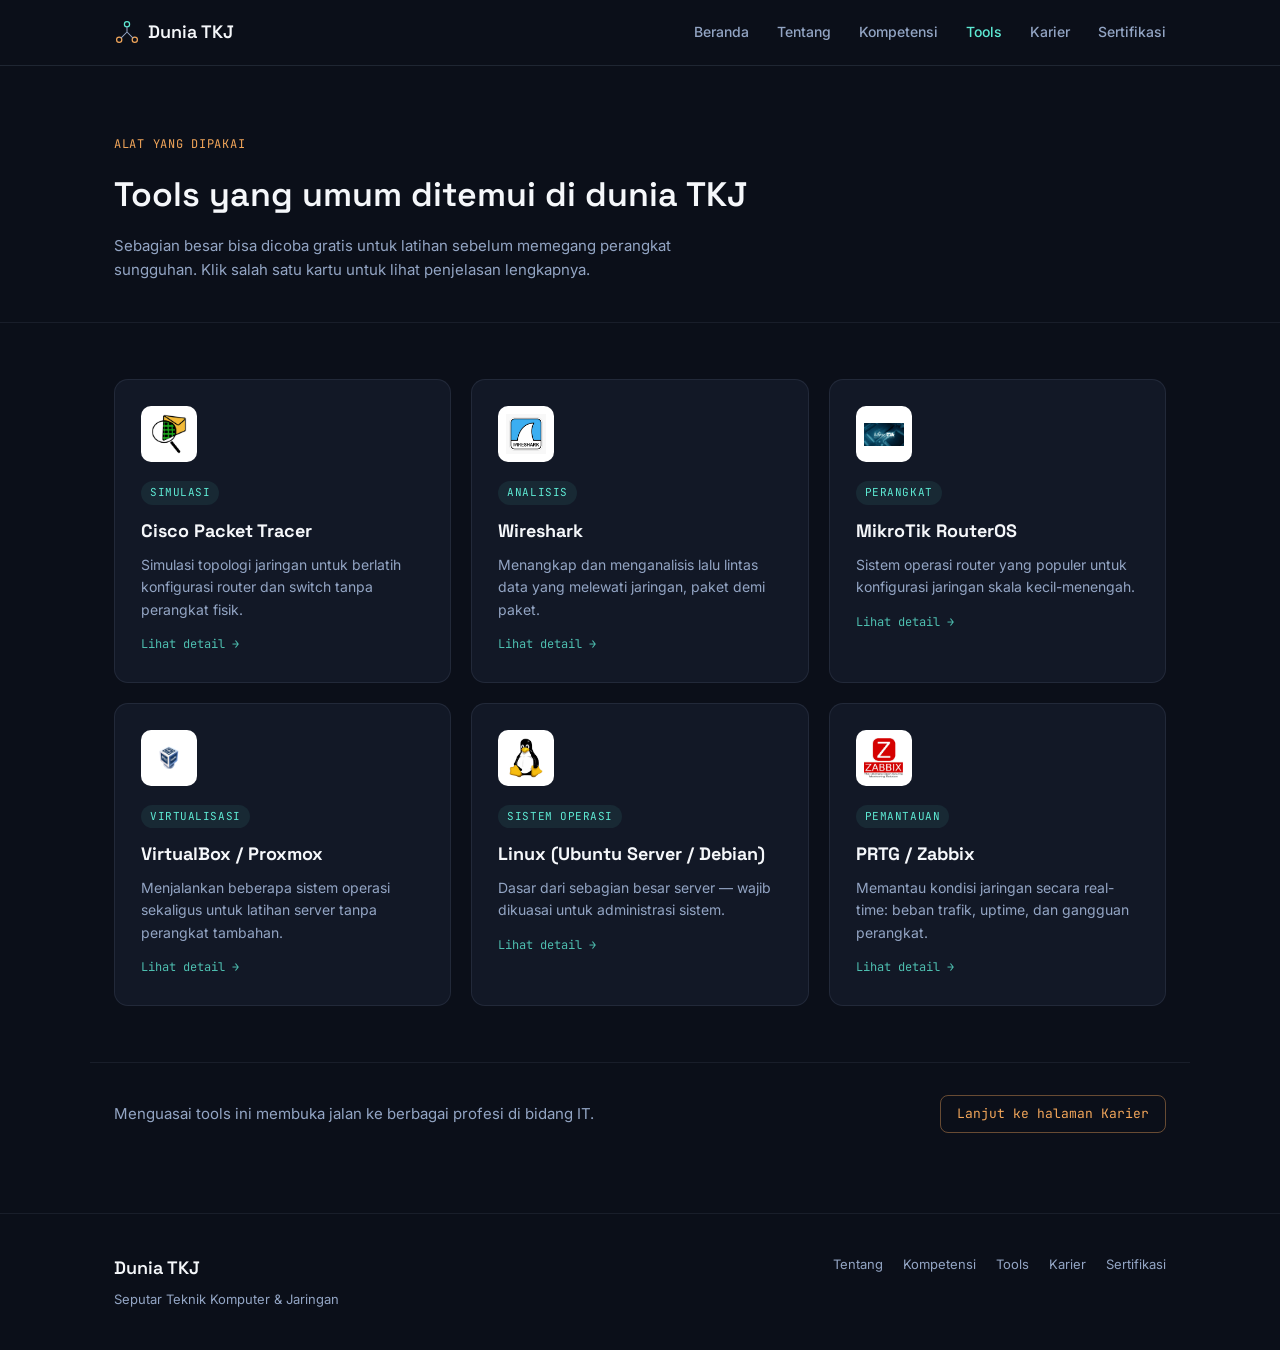
==== commit 40e0faa9: "Update tools.html" ====
--- a/tools.html
+++ b/tools.html
@@ -36,66 +36,74 @@
   <div class="wrap">
     <span class="kicker">Alat yang dipakai</span>
     <h1>Tools yang umum ditemui di dunia TKJ</h1>
-    <p>Sebagian besar bisa dicoba gratis untuk latihan sebelum memegang perangkat sungguhan.</p>
+    <p>Sebagian besar bisa dicoba gratis untuk latihan sebelum memegang perangkat sungguhan. Klik salah satu kartu untuk lihat penjelasan lengkapnya.</p>
   </div>
 </section>
 
 <main>
   <div class="wrap">
     <div class="tool-grid">
-      <div class="tool-item">
+
+      <div class="tool-item" data-tool="packet-tracer" tabindex="0">
         <div class="tool-icon">
           <img src="packet-tracer.png" alt="Cisco Packet Tracer">
         </div>
         <span class="cat">simulasi</span>
         <h3>Cisco Packet Tracer</h3>
         <p>Simulasi topologi jaringan untuk berlatih konfigurasi router dan switch tanpa perangkat fisik.</p>
-      </div>
-
-      <div class="tool-item">
+        <span class="see-more">Lihat detail &rarr;</span>
+      </div>
+
+      <div class="tool-item" data-tool="wireshark" tabindex="0">
         <div class="tool-icon">
           <img src="wireshark.png" alt="Wireshark">
         </div>
         <span class="cat">analisis</span>
         <h3>Wireshark</h3>
         <p>Menangkap dan menganalisis lalu lintas data yang melewati jaringan, paket demi paket.</p>
-      </div>
-
-      <div class="tool-item">
+        <span class="see-more">Lihat detail &rarr;</span>
+      </div>
+
+      <div class="tool-item" data-tool="mikrotik" tabindex="0">
         <div class="tool-icon">
           <img src="mikrotik.png" alt="MikroTik RouterOS">
         </div>
         <span class="cat">perangkat</span>
         <h3>MikroTik RouterOS</h3>
         <p>Sistem operasi router yang populer untuk konfigurasi jaringan skala kecil-menengah.</p>
-      </div>
-
-      <div class="tool-item">
+        <span class="see-more">Lihat detail &rarr;</span>
+      </div>
+
+      <div class="tool-item" data-tool="virtualbox" tabindex="0">
         <div class="tool-icon">
           <img src="virtualbox.png" alt="VirtualBox / Proxmox">
         </div>
         <span class="cat">virtualisasi</span>
         <h3>VirtualBox / Proxmox</h3>
         <p>Menjalankan beberapa sistem operasi sekaligus untuk latihan server tanpa perangkat tambahan.</p>
-      </div>
-
-      <div class="tool-item">
+        <span class="see-more">Lihat detail &rarr;</span>
+      </div>
+
+      <div class="tool-item" data-tool="linux" tabindex="0">
         <div class="tool-icon">
           <img src="linux.png" alt="Linux (Ubuntu Server / Debian)">
         </div>
         <span class="cat">sistem operasi</span>
         <h3>Linux (Ubuntu Server / Debian)</h3>
         <p>Dasar dari sebagian besar server &mdash; wajib dikuasai untuk administrasi sistem.</p>
-      </div>
-
-      <div class="tool-item">
+        <span class="see-more">Lihat detail &rarr;</span>
+      </div>
+
+      <div class="tool-item" data-tool="zabbix" tabindex="0">
         <div class="tool-icon">
           <img src="zabbix.png" alt="PRTG / Zabbix">
         </div>
         <span class="cat">pemantauan</span>
         <h3>PRTG / Zabbix</h3>
         <p>Memantau kondisi jaringan secara real-time: beban trafik, uptime, dan gangguan perangkat.</p>
-      </div>
+        <span class="see-more">Lihat detail &rarr;</span>
+      </div>
+
     </div>
   </div>
 
@@ -121,5 +129,202 @@
   </div>
 </footer>
 
+<!-- ===== MODAL DETAIL TOOL ===== -->
+<div class="modal-overlay" id="modalOverlay">
+  <div class="modal-box" role="dialog" aria-modal="true">
+    <button class="modal-close" id="modalClose" aria-label="Tutup">&times;</button>
+    <div class="modal-icon" id="modalIcon"></div>
+    <span class="cat" id="modalCat"></span>
+    <h2 id="modalTitle"></h2>
+    <p class="modal-intro" id="modalIntro"></p>
+
+    <h4>Kegunaan utama</h4>
+    <ul id="modalUses"></ul>
+
+    <h4>Fitur kunci</h4>
+    <ul id="modalFeatures"></ul>
+
+    <h4>Cara mulai belajar</h4>
+    <p id="modalLearn"></p>
+  </div>
+</div>
+
+<script>
+const toolData = {
+  "packet-tracer": {
+    icon: "packet-tracer.png",
+    cat: "simulasi",
+    title: "Cisco Packet Tracer",
+    intro: "Packet Tracer adalah perangkat lunak simulasi jaringan buatan Cisco yang memungkinkan pengguna merancang, membangun, dan menguji topologi jaringan secara virtual tanpa memerlukan perangkat keras sungguhan.",
+    uses: [
+      "Berlatih konfigurasi dasar router dan switch Cisco (CLI dan mode grafis)",
+      "Mensimulasikan jaringan LAN/WAN skala kecil hingga menengah",
+      "Media utama persiapan sertifikasi CCNA",
+      "Menguji skenario troubleshooting sebelum diterapkan ke perangkat asli"
+    ],
+    features: [
+      "Drag-and-drop perangkat jaringan (router, switch, PC, server, access point)",
+      "Mode simulasi paket data secara real-time untuk melihat alur trafik",
+      "Mendukung protokol umum: OSPF, EIGRP, VLAN, DHCP, ACL, dan lainnya",
+      "Bisa dijalankan di Windows, Linux, dan mode multiuser untuk kelas"
+    ],
+    learn: "Download gratis melalui Cisco Networking Academy (perlu daftar akun). Mulai dari topologi sederhana dua PC dan satu switch, lalu tingkatkan bertahap ke jaringan dengan banyak router dan VLAN."
+  },
+  "wireshark": {
+    icon: "wireshark.png",
+    cat: "analisis",
+    title: "Wireshark",
+    intro: "Wireshark adalah network protocol analyzer open-source yang menangkap dan menampilkan data yang melintas di jaringan secara detail, hingga ke level paket individual.",
+    uses: [
+      "Mendiagnosis masalah koneksi dan lambatnya jaringan",
+      "Menganalisis protokol (TCP, UDP, HTTP, DNS, dll) untuk keperluan belajar",
+      "Deteksi aktivitas mencurigakan dalam konteks keamanan jaringan",
+      "Verifikasi apakah aplikasi mengirim data sesuai yang diharapkan"
+    ],
+    features: [
+      "Capture trafik secara live dari interface jaringan manapun",
+      "Filter tampilan paket yang sangat fleksibel (display filter)",
+      "Mampu merekonstruksi ulang stream komunikasi (Follow TCP Stream)",
+      "Mendukung ratusan protokol jaringan"
+    ],
+    learn: "Install dari wireshark.org (gratis). Mulai dengan capture trafik di jaringan sendiri saat browsing biasa, lalu coba filter berdasarkan protokol seperti 'http' atau 'dns' untuk memahami pola paketnya."
+  },
+  "mikrotik": {
+    icon: "mikrotik.png",
+    cat: "perangkat",
+    title: "MikroTik RouterOS",
+    intro: "RouterOS adalah sistem operasi buatan MikroTik yang mengubah komputer atau perangkat khusus (RouterBoard) menjadi router dengan fitur jaringan lengkap, populer di kalangan ISP kecil-menengah dan sekolah di Indonesia.",
+    uses: [
+      "Manajemen bandwidth dan pembagian trafik antar pengguna",
+      "Konfigurasi routing statis maupun dinamis",
+      "Membangun hotspot dan sistem autentikasi pengguna WiFi",
+      "Firewall dan keamanan jaringan skala kecil-menengah"
+    ],
+    features: [
+      "Winbox: aplikasi GUI untuk konfigurasi tanpa command line",
+      "Queue Tree dan Simple Queue untuk manajemen bandwidth granular",
+      "Dukungan VPN (PPTP, L2TP, OpenVPN, WireGuard)",
+      "Harga perangkat RouterBoard relatif terjangkau untuk skala sekolah/kantor kecil"
+    ],
+    learn: "Bisa dicoba lewat GNS3 atau VirtualBox menggunakan file image RouterOS (CHR - Cloud Hosted Router) tanpa perlu beli perangkat fisik dulu. MikroTik juga punya sertifikasi resmi bernama MTCNA untuk pemula."
+  },
+  "virtualbox": {
+    icon: "virtualbox.png",
+    cat: "virtualisasi",
+    title: "VirtualBox / Proxmox",
+    intro: "Keduanya adalah perangkat lunak virtualisasi yang memungkinkan menjalankan satu atau lebih sistem operasi di dalam satu komputer fisik. VirtualBox cocok untuk pemakaian desktop, sedangkan Proxmox dipakai di level server produksi.",
+    uses: [
+      "Membangun lab server tanpa perlu banyak perangkat fisik",
+      "Mencoba sistem operasi baru (Linux, Windows Server) dengan aman",
+      "Simulasi jaringan multi-server untuk latihan administrasi",
+      "Proxmox khususnya dipakai untuk hosting VM di lingkungan produksi nyata"
+    ],
+    features: [
+      "VirtualBox: gratis, ringan, cocok untuk laptop/PC biasa",
+      "Proxmox: berbasis web, mendukung clustering dan container (LXC)",
+      "Snapshot untuk menyimpan kondisi VM dan rollback kapan saja",
+      "Virtual networking antar VM untuk simulasi topologi jaringan"
+    ],
+    learn: "Mulai dari VirtualBox (gratis di virtualbox.org) untuk instal Ubuntu Server atau Debian sebagai latihan pertama. Setelah terbiasa, coba Proxmox VE di komputer bekas atau mini PC untuk pengalaman yang lebih mendekati server sungguhan."
+  },
+  "linux": {
+    icon: "linux.png",
+    cat: "sistem operasi",
+    title: "Linux (Ubuntu Server / Debian)",
+    intro: "Linux adalah sistem operasi open-source yang menjadi fondasi mayoritas server di dunia, termasuk web server, database server, dan infrastruktur cloud. Ubuntu Server dan Debian adalah dua distribusi yang paling umum dipelajari di bidang TKJ.",
+    uses: [
+      "Menjalankan web server (Apache, Nginx) dan database server",
+      "Administrasi sistem lewat command line (Bash)",
+      "Dasar dari banyak layanan cloud dan container (Docker)",
+      "Server DNS, DHCP, FTP, dan mail server"
+    ],
+    features: [
+      "Gratis dan open-source, tanpa biaya lisensi",
+      "Stabil dan ringan, cocok dijalankan tanpa antarmuka grafis",
+      "Dukungan komunitas besar dan dokumentasi melimpah",
+      "Package manager (apt) memudahkan instalasi software"
+    ],
+    learn: "Install di VirtualBox terlebih dahulu untuk latihan aman. Fokus dulu ke perintah dasar (ls, cd, sudo, apt install), lalu lanjut ke konfigurasi service seperti web server sederhana."
+  },
+  "zabbix": {
+    icon: "zabbix.png",
+    cat: "pemantauan",
+    title: "PRTG / Zabbix",
+    intro: "PRTG dan Zabbix adalah perangkat lunak network monitoring yang memantau kondisi perangkat dan trafik jaringan secara real-time, memberi peringatan otomatis saat terjadi gangguan.",
+    uses: [
+      "Memantau uptime server dan perangkat jaringan",
+      "Deteksi dini gangguan sebelum berdampak ke pengguna",
+      "Analisis beban trafik untuk perencanaan kapasitas jaringan",
+      "Laporan performa jaringan untuk keperluan manajemen IT"
+    ],
+    features: [
+      "Dashboard visual dengan grafik real-time",
+      "Sistem alert (email/notifikasi) saat perangkat down atau beban tinggi",
+      "Zabbix: open-source dan gratis sepenuhnya",
+      "PRTG: punya versi gratis terbatas dengan antarmuka yang sangat mudah dipakai"
+    ],
+    learn: "Untuk pemula, PRTG lebih mudah karena instalasinya cepat dan langsung ada dashboard visual. Zabbix butuh setup server terpisah (biasanya di Linux) tapi lebih fleksibel untuk jaringan skala besar."
+  }
+};
+
+const overlay = document.getElementById('modalOverlay');
+const closeBtn = document.getElementById('modalClose');
+
+document.querySelectorAll('.tool-item').forEach(function(item) {
+  function openModal() {
+    const key = item.getAttribute('data-tool');
+    const data = toolData[key];
+    if (!data) return;
+
+    document.getElementById('modalIcon').innerHTML = '<img src="' + data.icon + '" alt="' + data.title + '">';
+    document.getElementById('modalCat').textContent = data.cat;
+    document.getElementById('modalTitle').textContent = data.title;
+    document.getElementById('modalIntro').textContent = data.intro;
+
+    const usesList = document.getElementById('modalUses');
+    usesList.innerHTML = '';
+    data.uses.forEach(function(u) {
+      const li = document.createElement('li');
+      li.textContent = u;
+      usesList.appendChild(li);
+    });
+
+    const featList = document.getElementById('modalFeatures');
+    featList.innerHTML = '';
+    data.features.forEach(function(f) {
+      const li = document.createElement('li');
+      li.textContent = f;
+      featList.appendChild(li);
+    });
+
+    document.getElementById('modalLearn').textContent = data.learn;
+
+    overlay.classList.add('active');
+    document.body.style.overflow = 'hidden';
+  }
+
+  item.addEventListener('click', openModal);
+  item.addEventListener('keydown', function(e) {
+    if (e.key === 'Enter' || e.key === ' ') {
+      e.preventDefault();
+      openModal();
+    }
+  });
+});
+
+function closeModal() {
+  overlay.classList.remove('active');
+  document.body.style.overflow = '';
+}
+
+closeBtn.addEventListener('click', closeModal);
+overlay.addEventListener('click', function(e) {
+  if (e.target === overlay) closeModal();
+});
+document.addEventListener('keydown', function(e) {
+  if (e.key === 'Escape') closeModal();
+});
+</script>
+
 </body>
 </html>
--- a/style.css
+++ b/style.css
@@ -254,3 +254,159 @@
     align-items: flex-start;
   }
 }
+
+/* ===== Tool Card - clickable hint ===== */
+.tool-item {
+  cursor: pointer;
+  position: relative;
+}
+
+.tool-item:focus {
+  outline: 2px solid rgba(94, 234, 212, 0.5);
+  outline-offset: 2px;
+}
+
+.see-more {
+  display: inline-block;
+  margin-top: 14px;
+  font-family: 'JetBrains Mono', monospace;
+  font-size: 12px;
+  color: #5EEAD4;
+  opacity: 0.8;
+}
+
+.tool-item:hover .see-more {
+  opacity: 1;
+}
+
+/* ===== Modal ===== */
+.modal-overlay {
+  display: none;
+  position: fixed;
+  inset: 0;
+  background: rgba(5, 8, 14, 0.75);
+  backdrop-filter: blur(3px);
+  align-items: center;
+  justify-content: center;
+  padding: 24px;
+  z-index: 100;
+}
+
+.modal-overlay.active {
+  display: flex;
+}
+
+.modal-box {
+  background: #121826;
+  border: 1px solid rgba(147, 165, 196, 0.15);
+  border-radius: 16px;
+  padding: 36px;
+  max-width: 560px;
+  width: 100%;
+  max-height: 85vh;
+  overflow-y: auto;
+  position: relative;
+}
+
+.modal-close {
+  position: absolute;
+  top: 18px;
+  right: 18px;
+  background: rgba(147, 165, 196, 0.1);
+  border: none;
+  color: #93A5C4;
+  width: 32px;
+  height: 32px;
+  border-radius: 50%;
+  font-size: 20px;
+  line-height: 1;
+  cursor: pointer;
+  display: flex;
+  align-items: center;
+  justify-content: center;
+  transition: background 0.2s ease, color 0.2s ease;
+}
+
+.modal-close:hover {
+  background: rgba(242, 166, 90, 0.15);
+  color: #F2A65A;
+}
+
+.modal-icon {
+  width: 56px;
+  height: 56px;
+  margin-bottom: 16px;
+  display: flex;
+  align-items: center;
+  justify-content: center;
+  background: #FFFFFF;
+  border-radius: 10px;
+  padding: 8px;
+}
+
+.modal-icon img {
+  width: 100%;
+  height: 100%;
+  object-fit: contain;
+}
+
+.modal-box h2 {
+  font-size: 24px;
+  margin: 10px 0 14px;
+}
+
+.modal-intro {
+  color: #D8DEE9;
+  font-size: 14.5px;
+  margin-bottom: 22px;
+  line-height: 1.7;
+}
+
+.modal-box h4 {
+  font-family: 'Space Grotesk', sans-serif;
+  font-size: 14px;
+  color: #F2A65A;
+  text-transform: uppercase;
+  letter-spacing: 0.04em;
+  margin-bottom: 10px;
+  margin-top: 20px;
+}
+
+.modal-box ul {
+  list-style: none;
+  display: flex;
+  flex-direction: column;
+  gap: 8px;
+  margin-bottom: 4px;
+}
+
+.modal-box ul li {
+  font-size: 14px;
+  color: #93A5C4;
+  padding-left: 18px;
+  position: relative;
+  line-height: 1.5;
+}
+
+.modal-box ul li::before {
+  content: "";
+  position: absolute;
+  left: 0;
+  top: 8px;
+  width: 6px;
+  height: 6px;
+  border-radius: 50%;
+  background: #5EEAD4;
+}
+
+.modal-box p#modalLearn {
+  font-size: 14px;
+  color: #93A5C4;
+  line-height: 1.7;
+}
+
+@media (max-width: 640px) {
+  .modal-box {
+    padding: 26px 22px;
+  }
+}
